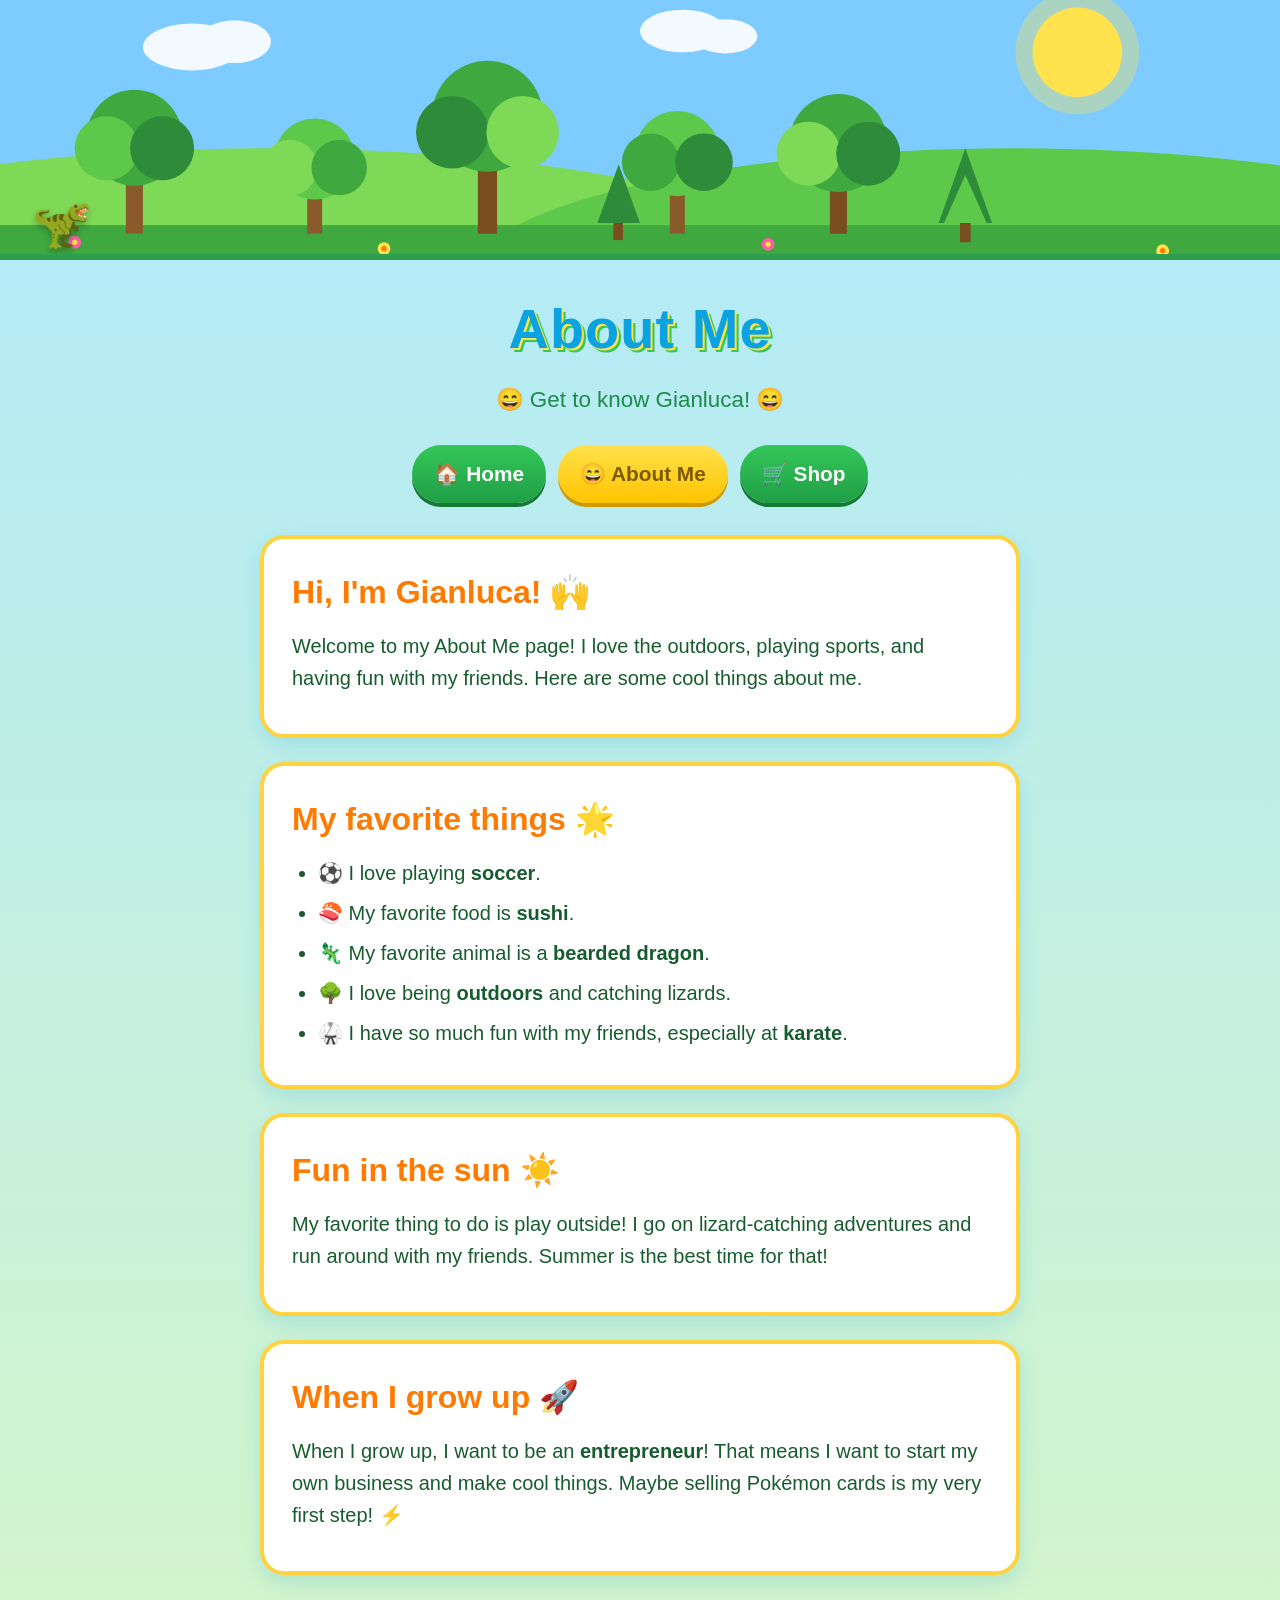
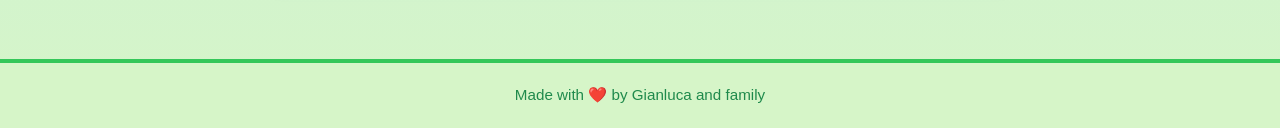
==== about.html @ 33c885a2 "Gianluca's website: home, about, and shop pages Co-Authored-By: Claude Opus 4.8 <noreply@anthropic.c" ====
<!DOCTYPE html>
<html lang="en">
<head>
  <meta charset="UTF-8" />
  <meta name="viewport" content="width=device-width, initial-scale=1.0" />
  <title>Gianluca's Website — About Me</title>
  <link rel="stylesheet" href="styles.css" />
</head>
<body>

  <!-- ===== Big summer forest at the top ===== -->
  <div class="forest">
    <svg viewBox="0 0 1200 260" preserveAspectRatio="xMidYMid slice" xmlns="http://www.w3.org/2000/svg">
      <rect width="1200" height="260" fill="#7ecbff" />
      <circle cx="1010" cy="60" r="42" fill="#ffe14d" />
      <circle cx="1010" cy="60" r="58" fill="#ffe14d" opacity="0.35" />
      <g fill="#ffffff" opacity="0.9">
        <ellipse cx="180" cy="55" rx="46" ry="22" />
        <ellipse cx="220" cy="50" rx="34" ry="20" />
        <ellipse cx="640" cy="40" rx="40" ry="20" />
        <ellipse cx="680" cy="45" rx="30" ry="16" />
      </g>
      <ellipse cx="250" cy="270" rx="520" ry="120" fill="#7ed957" />
      <ellipse cx="950" cy="280" rx="520" ry="130" fill="#5ec84a" />
      <rect y="222" width="1200" height="40" fill="#3fa93f" />
      <rect x="118" y="150" width="16" height="80" fill="#8a5a2a" />
      <circle cx="126" cy="140" r="45" fill="#3fa93f" />
      <circle cx="100" cy="150" r="30" fill="#5ec84a" />
      <circle cx="152" cy="150" r="30" fill="#2e8b3a" />
      <rect x="288" y="170" width="14" height="60" fill="#8a5a2a" />
      <circle cx="295" cy="160" r="38" fill="#5ec84a" />
      <circle cx="272" cy="168" r="26" fill="#7ed957" />
      <circle cx="318" cy="168" r="26" fill="#3fa93f" />
      <rect x="448" y="130" width="18" height="100" fill="#7a4d1f" />
      <circle cx="457" cy="120" r="52" fill="#3fa93f" />
      <circle cx="424" cy="135" r="34" fill="#2e8b3a" />
      <circle cx="490" cy="135" r="34" fill="#7ed957" />
      <rect x="628" y="165" width="14" height="65" fill="#8a5a2a" />
      <circle cx="635" cy="155" r="40" fill="#5ec84a" />
      <circle cx="610" cy="163" r="27" fill="#3fa93f" />
      <circle cx="660" cy="163" r="27" fill="#2e8b3a" />
      <rect x="778" y="155" width="16" height="75" fill="#7a4d1f" />
      <circle cx="786" cy="145" r="46" fill="#3fa93f" />
      <circle cx="758" cy="155" r="30" fill="#7ed957" />
      <circle cx="814" cy="155" r="30" fill="#2e8b3a" />
      <polygon points="880,220 905,150 930,220" fill="#2e8b3a" />
      <polygon points="885,220 905,175 925,220" fill="#5ec84a" />
      <rect x="900" y="220" width="10" height="18" fill="#7a4d1f" />
      <polygon points="560,220 580,165 600,220" fill="#2e8b3a" />
      <rect x="575" y="220" width="9" height="16" fill="#7a4d1f" />
      <g>
        <circle cx="70" cy="238" r="6" fill="#ff5da2" /><circle cx="70" cy="238" r="2.5" fill="#ffe14d" />
        <circle cx="360" cy="244" r="6" fill="#ffe14d" /><circle cx="360" cy="244" r="2.5" fill="#ff7a00" />
        <circle cx="720" cy="240" r="6" fill="#ff5da2" /><circle cx="720" cy="240" r="2.5" fill="#ffe14d" />
        <circle cx="1090" cy="246" r="6" fill="#ffe14d" /><circle cx="1090" cy="246" r="2.5" fill="#ff7a00" />
      </g>
    </svg>
  </div>

  <h1 class="site-title">About Me</h1>
  <p class="tagline">😄 Get to know Gianluca! 😄</p>

  <!-- ===== Navigation ===== -->
  <nav>
    <a href="index.html">🏠 Home</a>
    <a href="about.html" class="current">😄 About Me</a>
    <a href="forsale.html">🛒 Shop</a>
  </nav>

  <!-- ===== Main content ===== -->
  <main>
    <div class="card">
      <h2>Hi, I'm Gianluca! 🙌</h2>
      <p>Welcome to my About Me page! I love the outdoors, playing sports, and having fun with my friends. Here are some cool things about me.</p>
    </div>

    <div class="card">
      <h2>My favorite things 🌟</h2>
      <ul>
        <li>⚽ I love playing <strong>soccer</strong>.</li>
        <li>🍣 My favorite food is <strong>sushi</strong>.</li>
        <li>🦎 My favorite animal is a <strong>bearded dragon</strong>.</li>
        <li>🌳 I love being <strong>outdoors</strong> and catching lizards.</li>
        <li>🥋 I have so much fun with my friends, especially at <strong>karate</strong>.</li>
      </ul>
    </div>

    <div class="card">
      <h2>Fun in the sun ☀️</h2>
      <p>My favorite thing to do is play outside! I go on lizard-catching adventures and run around with my friends. Summer is the best time for that!</p>
    </div>

    <div class="card">
      <h2>When I grow up 🚀</h2>
      <p>When I grow up, I want to be an <strong>entrepreneur</strong>! That means I want to start my own business and make cool things. Maybe selling Pokémon cards is my very first step! ⚡</p>
    </div>
  </main>

  <footer>
    Made with ❤️ by Gianluca and family
  </footer>

  <script src="script.js"></script>
</body>
</html>
---- styles.css ----
/* ===== Gianluca's Website ===== */
/* A fun, colorful family site — SUMMER edition ☀️ */
/* Summer colors: sky blue, sunshine yellow, grass green & watermelon pink */

* {
  margin: 0;
  padding: 0;
  box-sizing: border-box;
}

body {
  font-family: "Comic Sans MS", "Chalkboard SE", "Segoe UI", sans-serif;
  background: linear-gradient(180deg, #aee9ff 0%, #d6f5c8 100%);
  color: #175c2e;
  min-height: 100vh;
  line-height: 1.6;
}

/* ===== Forest banner at the top ===== */
.forest {
  position: relative;
  width: 100%;
  height: 260px;
  overflow: hidden;
  display: block;
  border-bottom: 6px solid #2e9e4f;
}

.forest svg {
  width: 100%;
  height: 100%;
  display: block;
}

/* Dinosaur that chases the cursor across the forest */
.dino {
  position: absolute;
  bottom: 6px;
  left: 0;
  font-size: 3rem;
  line-height: 1;
  pointer-events: none;
  will-change: transform;
  z-index: 5;
  filter: drop-shadow(0 4px 3px rgba(0, 0, 0, 0.25));
}

/* ===== Header & Title ===== */
.site-title {
  text-align: center;
  padding: 24px 16px 8px;
  font-size: clamp(2rem, 6vw, 3.5rem);
  color: #0aa2e0;
  text-shadow: 2px 2px 0 #ffe14d, 4px 4px 0 #34c759;
  letter-spacing: 1px;
}

.tagline {
  text-align: center;
  font-size: clamp(1rem, 3vw, 1.4rem);
  color: #1f8a4c;
  margin-bottom: 16px;
}

/* ===== Navigation ===== */
nav {
  display: flex;
  justify-content: center;
  gap: 12px;
  flex-wrap: wrap;
  padding: 12px;
  margin-bottom: 20px;
}

nav a {
  text-decoration: none;
  font-size: clamp(1rem, 3vw, 1.3rem);
  font-weight: bold;
  color: #fff;
  background: linear-gradient(180deg, #34c759, #1f9e46);
  padding: 12px 22px;
  border-radius: 999px;
  box-shadow: 0 4px 0 #157a34;
  transition: transform 0.1s ease, box-shadow 0.1s ease;
}

nav a:hover {
  transform: translateY(-2px);
  box-shadow: 0 6px 0 #157a34;
}

nav a:active {
  transform: translateY(2px);
  box-shadow: 0 2px 0 #157a34;
}

nav a.current {
  background: linear-gradient(180deg, #ffe14d, #ffc400);
  color: #7a5b00;
  box-shadow: 0 4px 0 #d19a00;
}

/* ===== Main content ===== */
main {
  max-width: 800px;
  margin: 0 auto;
  padding: 0 20px 60px;
}

.card {
  background: #ffffff;
  border: 4px solid #ffd23f;
  border-radius: 24px;
  padding: 28px;
  margin-bottom: 24px;
  box-shadow: 0 8px 20px rgba(10, 162, 224, 0.18);
}

.greeting {
  text-align: center;
  font-size: clamp(1.8rem, 6vw, 3rem);
  color: #0aa2e0;
  margin-bottom: 8px;
}

.greeting-emoji {
  font-size: clamp(2.5rem, 10vw, 4.5rem);
  text-align: center;
  margin-bottom: 10px;
}

h2 {
  color: #ff7a00;
  font-size: clamp(1.4rem, 4vw, 2rem);
  margin-bottom: 12px;
}

p {
  font-size: clamp(1rem, 3vw, 1.25rem);
  margin-bottom: 12px;
}

ul {
  padding-left: 26px;
  font-size: clamp(1rem, 3vw, 1.25rem);
}

li {
  margin-bottom: 8px;
}

/* ===== Fun fact highlight ===== */
.fun-fact-box {
  background: linear-gradient(180deg, #fff6c9, #ffe98a);
  border: 3px dashed #ffb300;
  border-radius: 18px;
  padding: 18px 22px;
  text-align: center;
}

#fun-fact {
  font-size: clamp(1.1rem, 3.4vw, 1.5rem);
  color: #a35a00;
  font-weight: bold;
  margin: 0;
}

/* ===== Featured book ===== */
.book-feature {
  display: flex;
  flex-wrap: wrap;
  gap: 24px;
  align-items: center;
  justify-content: center;
}

.book-cover-img {
  flex: 0 0 auto;
  width: 220px;
  max-width: 70vw;
  border-radius: 14px;
  box-shadow: 0 8px 18px rgba(255, 122, 0, 0.35);
  border: 4px solid #fff;
}

.book-info {
  flex: 1 1 280px;
  min-width: 260px;
}

.buy-btn {
  display: inline-block;
  text-decoration: none;
  background: linear-gradient(180deg, #ffb300, #ff8c00);
  color: #fff;
  font-weight: bold;
  font-size: 1.2rem;
  padding: 14px 26px;
  border-radius: 999px;
  box-shadow: 0 4px 0 #cc6f00;
  margin-top: 12px;
  transition: transform 0.1s ease, box-shadow 0.1s ease;
}

.buy-btn:hover {
  transform: translateY(-2px);
  box-shadow: 0 6px 0 #cc6f00;
}

.buy-btn:active {
  transform: translateY(2px);
  box-shadow: 0 2px 0 #cc6f00;
}

/* ===== For Sale items (Pokémon) ===== */
.items {
  display: grid;
  grid-template-columns: repeat(auto-fit, minmax(230px, 1fr));
  gap: 20px;
}

.item {
  background: linear-gradient(180deg, #eaf7ff, #c9ecff);
  border: 3px solid #ffcb05; /* Pokémon yellow */
  border-radius: 20px;
  padding: 16px;
  text-align: center;
  box-shadow: 0 4px 12px rgba(59, 76, 202, 0.2);
}

.item img {
  width: 100%;
  max-width: 200px;
  border-radius: 12px;
  box-shadow: 0 4px 10px rgba(0, 0, 0, 0.2);
}

.item .emoji {
  font-size: 3.5rem;
}

.item h3 {
  color: #3b4cca; /* Pokémon blue */
  margin: 10px 0 4px;
  font-size: 1.3rem;
}

.type-label {
  display: inline-block;
  font-size: 0.95rem;
  font-weight: bold;
  color: #175c2e;
  background: #d6f5c8;
  padding: 3px 12px;
  border-radius: 999px;
  margin-bottom: 6px;
}

.card-value {
  font-size: 0.9rem;
  color: #5b6b7b;
  margin-bottom: 6px;
}

.price {
  display: inline-block;
  background: #ffcb05;
  color: #3b4cca;
  font-weight: bold;
  padding: 6px 16px;
  border-radius: 999px;
  margin-top: 6px;
  font-size: 1.2rem;
}

/* ===== Click-to-enlarge (lightbox) ===== */
.zoomable {
  cursor: zoom-in;
  transition: transform 0.1s ease;
}

.zoomable:hover {
  transform: scale(1.03);
}

.lightbox {
  display: none;
  position: fixed;
  inset: 0;
  z-index: 1000;
  background: rgba(0, 0, 0, 0.85);
  cursor: zoom-out;
  padding: 20px;
  text-align: center;
}

.lightbox.open {
  display: flex;
  align-items: center;
  justify-content: center;
}

.lightbox img {
  max-width: 95vw;
  max-height: 92vh;
  border-radius: 12px;
  box-shadow: 0 10px 40px rgba(0, 0, 0, 0.6);
  border: 4px solid #fff;
}

.lightbox .close-hint {
  position: absolute;
  top: 18px;
  right: 26px;
  color: #fff;
  font-size: 2.4rem;
  font-weight: bold;
  line-height: 1;
}

/* ===== Footer ===== */
footer {
  text-align: center;
  padding: 20px;
  color: #1f8a4c;
  font-size: 0.95rem;
  background: #d6f5c8;
  border-top: 4px solid #34c759;
}
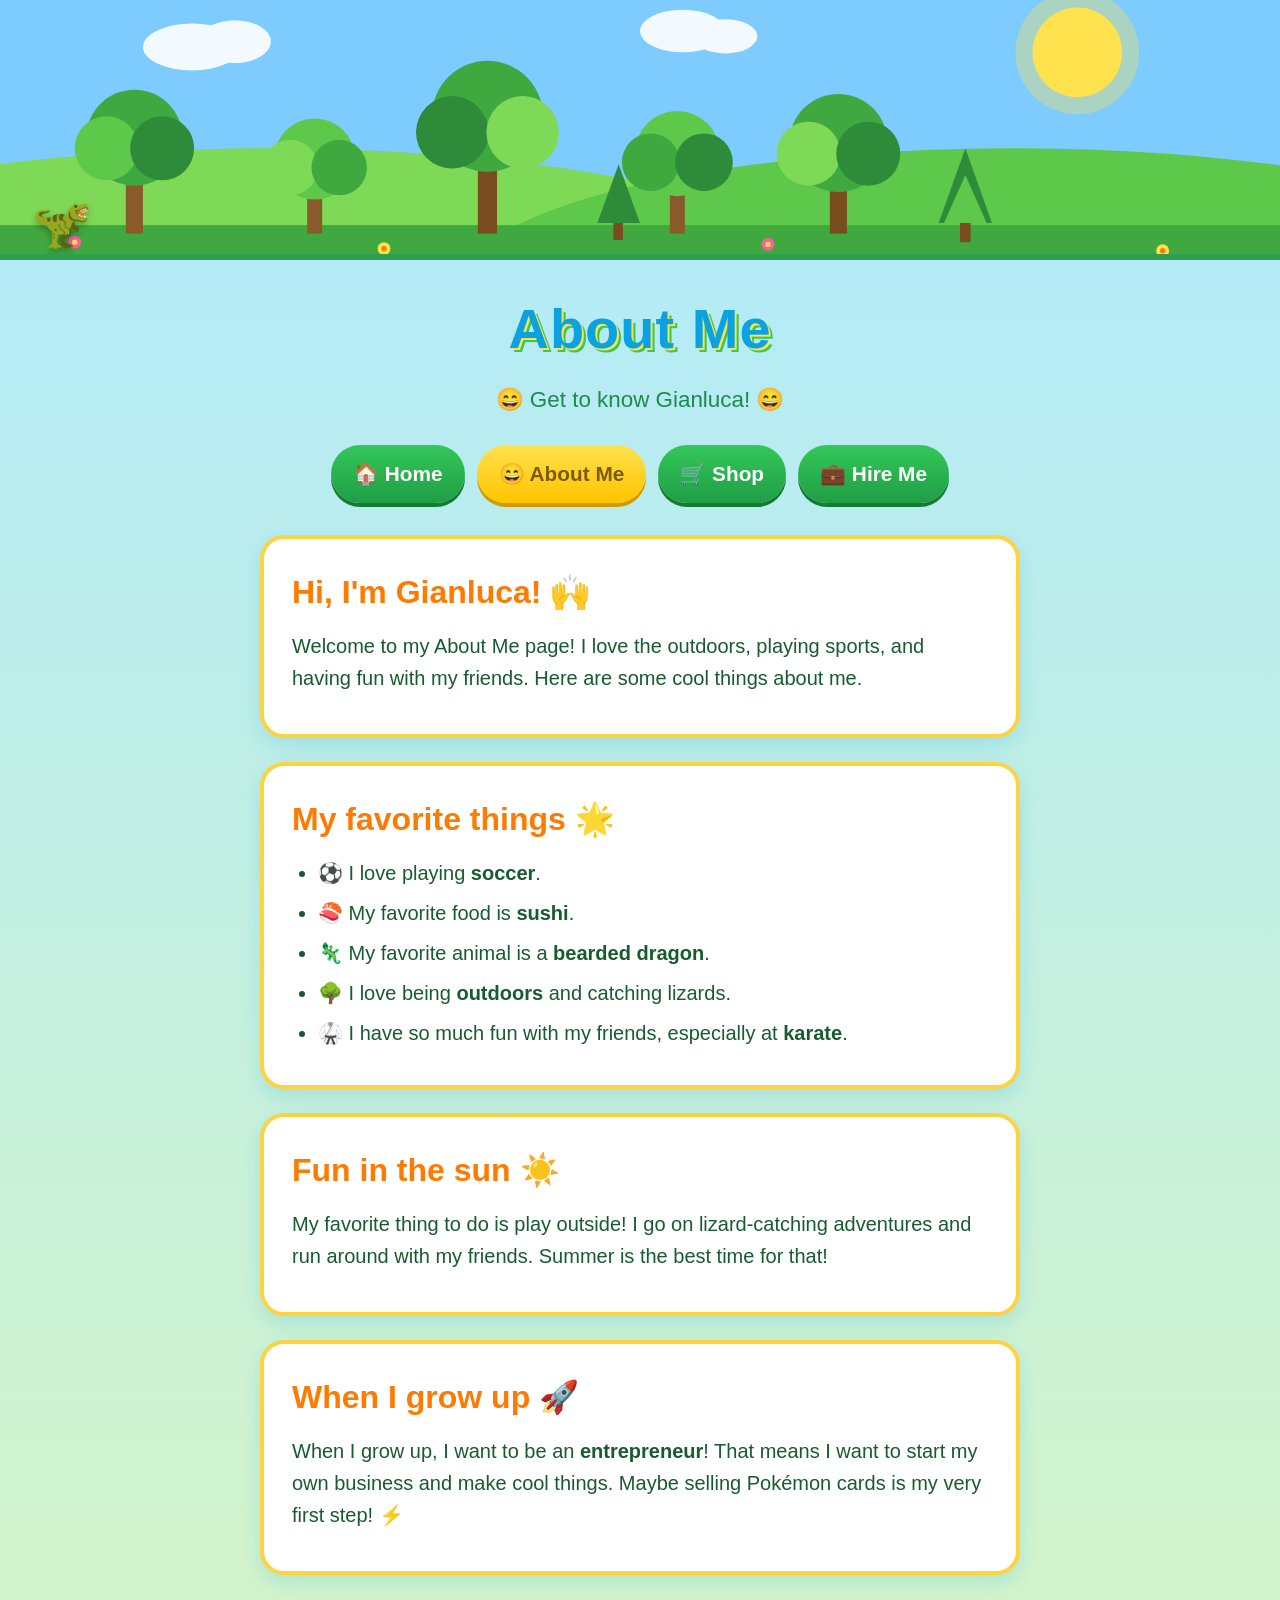
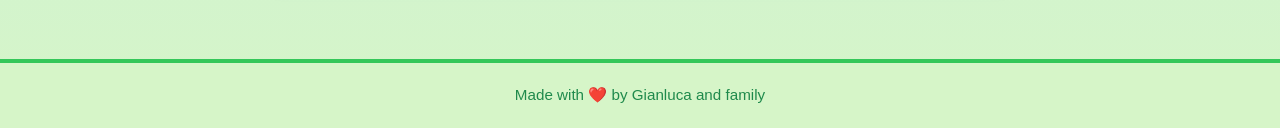
==== commit 5bcb00f7: "Add Hire Me page" ====
--- a/about.html
+++ b/about.html
@@ -4,7 +4,7 @@
   <meta charset="UTF-8" />
   <meta name="viewport" content="width=device-width, initial-scale=1.0" />
   <title>Gianluca's Website — About Me</title>
-  <link rel="stylesheet" href="styles.css" />
+  <link rel="stylesheet" href="styles.css?v=3" />
 </head>
 <body>
 
@@ -65,6 +65,7 @@
     <a href="index.html">🏠 Home</a>
     <a href="about.html" class="current">😄 About Me</a>
     <a href="forsale.html">🛒 Shop</a>
+    <a href="hire.html">💼 Hire Me</a>
   </nav>
 
   <!-- ===== Main content ===== -->
@@ -100,6 +101,6 @@
     Made with ❤️ by Gianluca and family
   </footer>
 
-  <script src="script.js"></script>
+  <script src="script.js?v=3"></script>
 </body>
 </html>
--- a/styles.css
+++ b/styles.css
@@ -267,7 +267,67 @@
   background: #ffcb05;
   color: #3b4cca;
   font-weight: bold;
-  padding: 6px 16px;
+  padding: 8px 20px;
+  border: none;
+  border-radius: 999px;
+  margin-top: 6px;
+  font-size: 1.2rem;
+  font-family: inherit;
+  cursor: pointer;
+  box-shadow: 0 3px 0 #d1a600;
+  transition: transform 0.1s ease, box-shadow 0.1s ease;
+}
+
+.price:hover {
+  transform: translateY(-2px);
+  box-shadow: 0 5px 0 #d1a600;
+}
+
+.price:active {
+  transform: translateY(2px);
+  box-shadow: 0 1px 0 #d1a600;
+}
+
+.buy-hint {
+  font-size: 0.8rem;
+  color: #3b4cca;
+  margin-top: 6px;
+}
+
+/* ===== Sold card ===== */
+.img-wrap {
+  position: relative;
+  display: inline-block;
+}
+
+.sold-badge {
+  position: absolute;
+  top: 12px;
+  left: 50%;
+  transform: translateX(-50%) rotate(-8deg);
+  background: #e63900;
+  color: #fff;
+  font-weight: bold;
+  font-size: 1.4rem;
+  letter-spacing: 2px;
+  padding: 6px 20px;
+  border-radius: 8px;
+  border: 3px solid #fff;
+  box-shadow: 0 3px 10px rgba(0, 0, 0, 0.35);
+  pointer-events: none;
+}
+
+.item.sold img {
+  opacity: 0.65;
+  filter: grayscale(35%);
+}
+
+.sold-tag {
+  display: inline-block;
+  background: #9aa4ae;
+  color: #fff;
+  font-weight: bold;
+  padding: 8px 20px;
   border-radius: 999px;
   margin-top: 6px;
   font-size: 1.2rem;
@@ -318,6 +378,56 @@
   line-height: 1;
 }
 
+/* ===== "How to buy" pop-up ===== */
+.popup {
+  display: none;
+  position: fixed;
+  inset: 0;
+  z-index: 1000;
+  background: rgba(0, 0, 0, 0.6);
+  padding: 20px;
+}
+
+.popup.open {
+  display: flex;
+  align-items: center;
+  justify-content: center;
+}
+
+.popup-box {
+  position: relative;
+  background: #ffffff;
+  border: 5px solid #ffcb05;
+  border-radius: 24px;
+  padding: 28px 26px;
+  max-width: 480px;
+  width: 100%;
+  box-shadow: 0 14px 40px rgba(0, 0, 0, 0.35);
+  animation: popIn 0.18s ease-out;
+}
+
+@keyframes popIn {
+  from { transform: scale(0.85); opacity: 0; }
+  to   { transform: scale(1); opacity: 1; }
+}
+
+.popup-box h2 {
+  margin-bottom: 14px;
+}
+
+.popup-close {
+  position: absolute;
+  top: 10px;
+  right: 16px;
+  background: none;
+  border: none;
+  color: #cc4400;
+  font-size: 2rem;
+  font-weight: bold;
+  line-height: 1;
+  cursor: pointer;
+}
+
 /* ===== Footer ===== */
 footer {
   text-align: center;
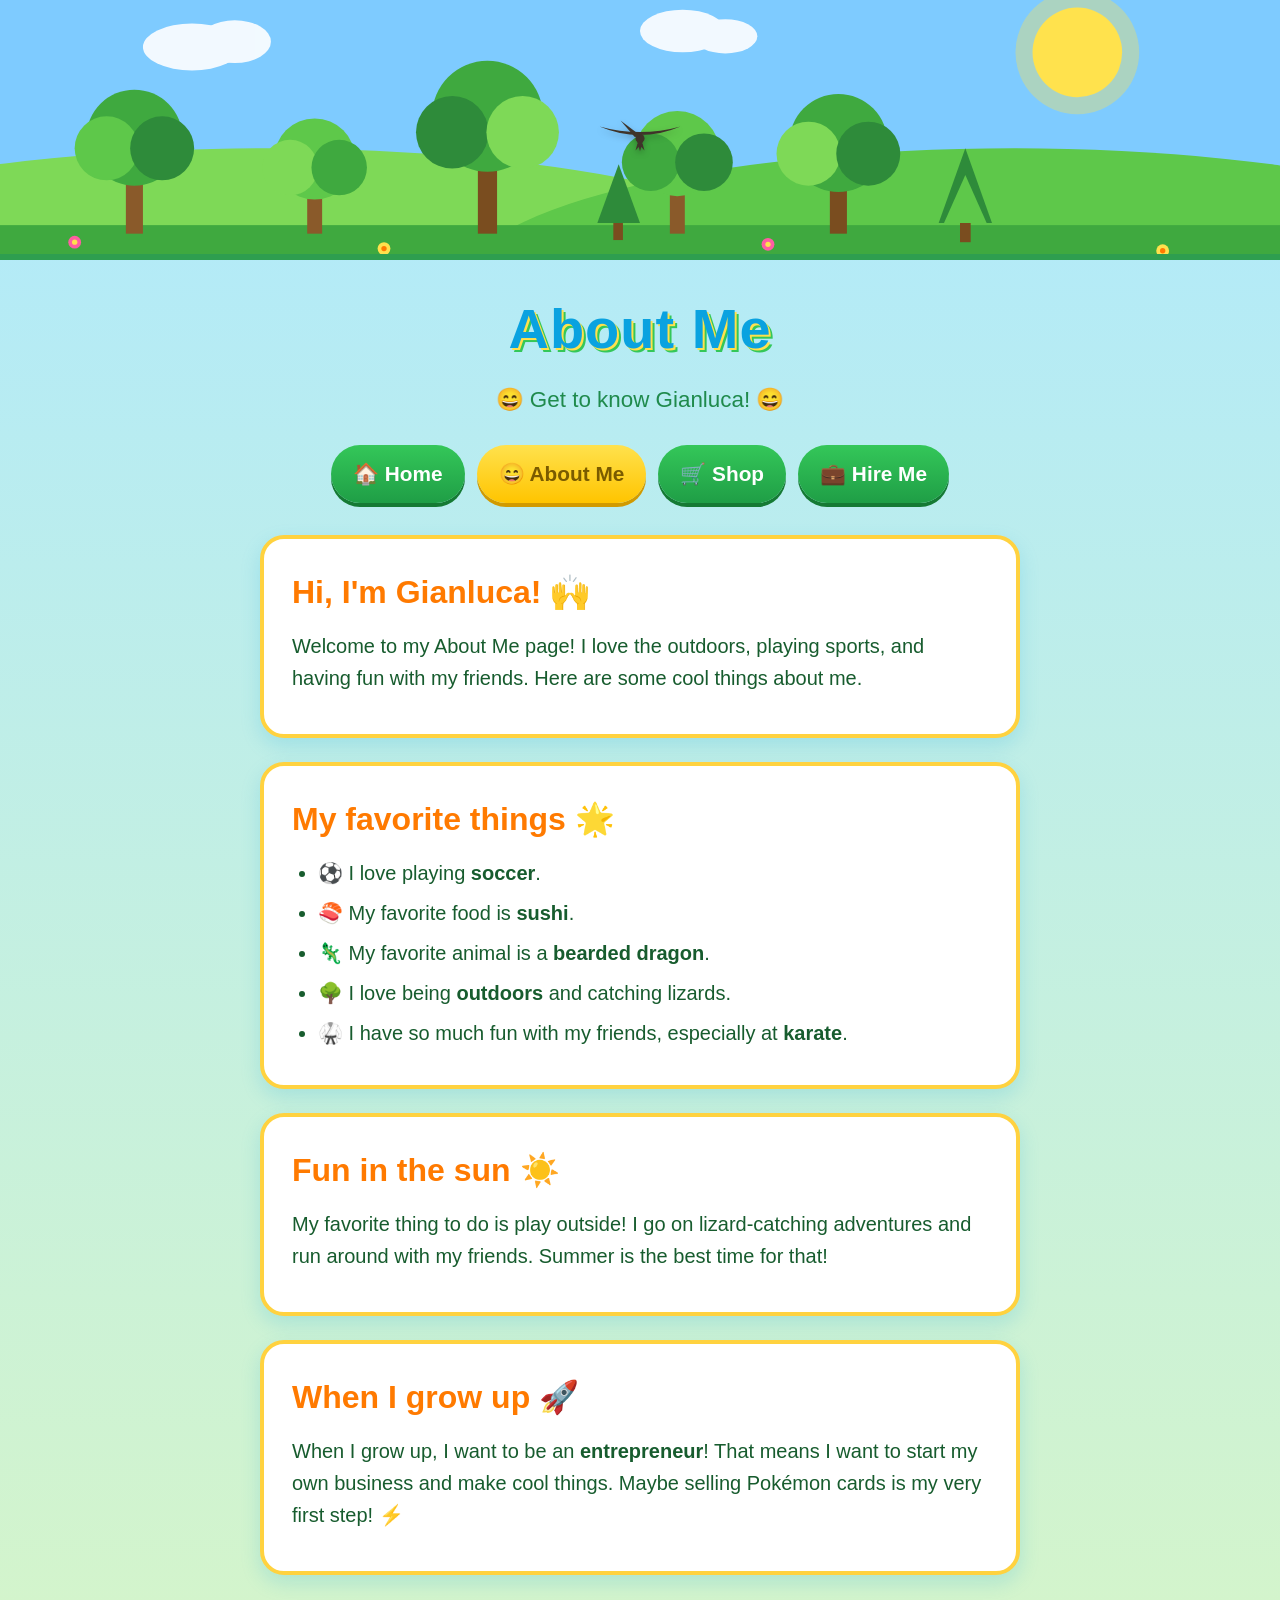
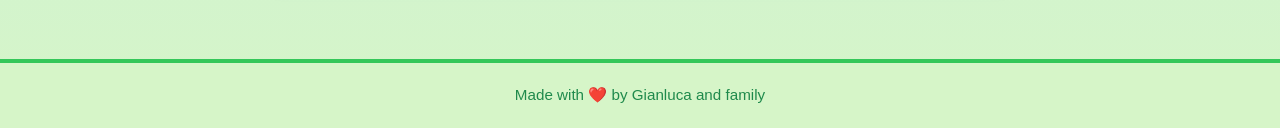
==== commit 463fa797: "Replace dino with a realistic pterodactyl that flies in all directions" ====
--- a/about.html
+++ b/about.html
@@ -4,7 +4,7 @@
   <meta charset="UTF-8" />
   <meta name="viewport" content="width=device-width, initial-scale=1.0" />
   <title>Gianluca's Website — About Me</title>
-  <link rel="stylesheet" href="styles.css?v=3" />
+  <link rel="stylesheet" href="styles.css?v=7" />
 </head>
 <body>
 
@@ -101,6 +101,6 @@
     Made with ❤️ by Gianluca and family
   </footer>
 
-  <script src="script.js?v=3"></script>
+  <script src="script.js?v=7"></script>
 </body>
 </html>
--- a/styles.css
+++ b/styles.css
@@ -32,17 +32,20 @@
   display: block;
 }
 
-/* Dinosaur that chases the cursor across the forest */
+/* Pterodactyl that follows the cursor around the forest */
 .dino {
   position: absolute;
-  bottom: 6px;
+  top: 0;
   left: 0;
-  font-size: 3rem;
-  line-height: 1;
+  line-height: 0;
   pointer-events: none;
   will-change: transform;
   z-index: 5;
-  filter: drop-shadow(0 4px 3px rgba(0, 0, 0, 0.25));
+  filter: drop-shadow(0 3px 3px rgba(0, 0, 0, 0.25));
+}
+
+.dino svg {
+  display: block;
 }
 
 /* ===== Header & Title ===== */
@@ -210,6 +213,46 @@
 .buy-btn:active {
   transform: translateY(2px);
   box-shadow: 0 2px 0 #cc6f00;
+}
+
+/* ===== Big "Hire Me" button ===== */
+.hire-btn {
+  display: inline-block;
+  border: none;
+  cursor: pointer;
+  font-family: inherit;
+  background: linear-gradient(180deg, #ffb300, #ff8c00);
+  color: #fff;
+  font-weight: bold;
+  font-size: 1.5rem;
+  padding: 16px 42px;
+  border-radius: 999px;
+  box-shadow: 0 5px 0 #cc6f00;
+  margin-top: 12px;
+  transition: transform 0.1s ease, box-shadow 0.1s ease;
+}
+
+.hire-btn:hover {
+  transform: translateY(-2px);
+  box-shadow: 0 7px 0 #cc6f00;
+}
+
+.hire-btn:active {
+  transform: translateY(3px);
+  box-shadow: 0 2px 0 #cc6f00;
+}
+
+.hire-price {
+  text-align: center;
+  font-size: 1.3rem;
+  font-weight: bold;
+  color: #1f8a4c;
+  margin-top: 6px;
+}
+
+.hire-price strong {
+  color: #e65c00;
+  font-size: 1.5rem;
 }
 
 /* ===== For Sale items (Pokémon) ===== */
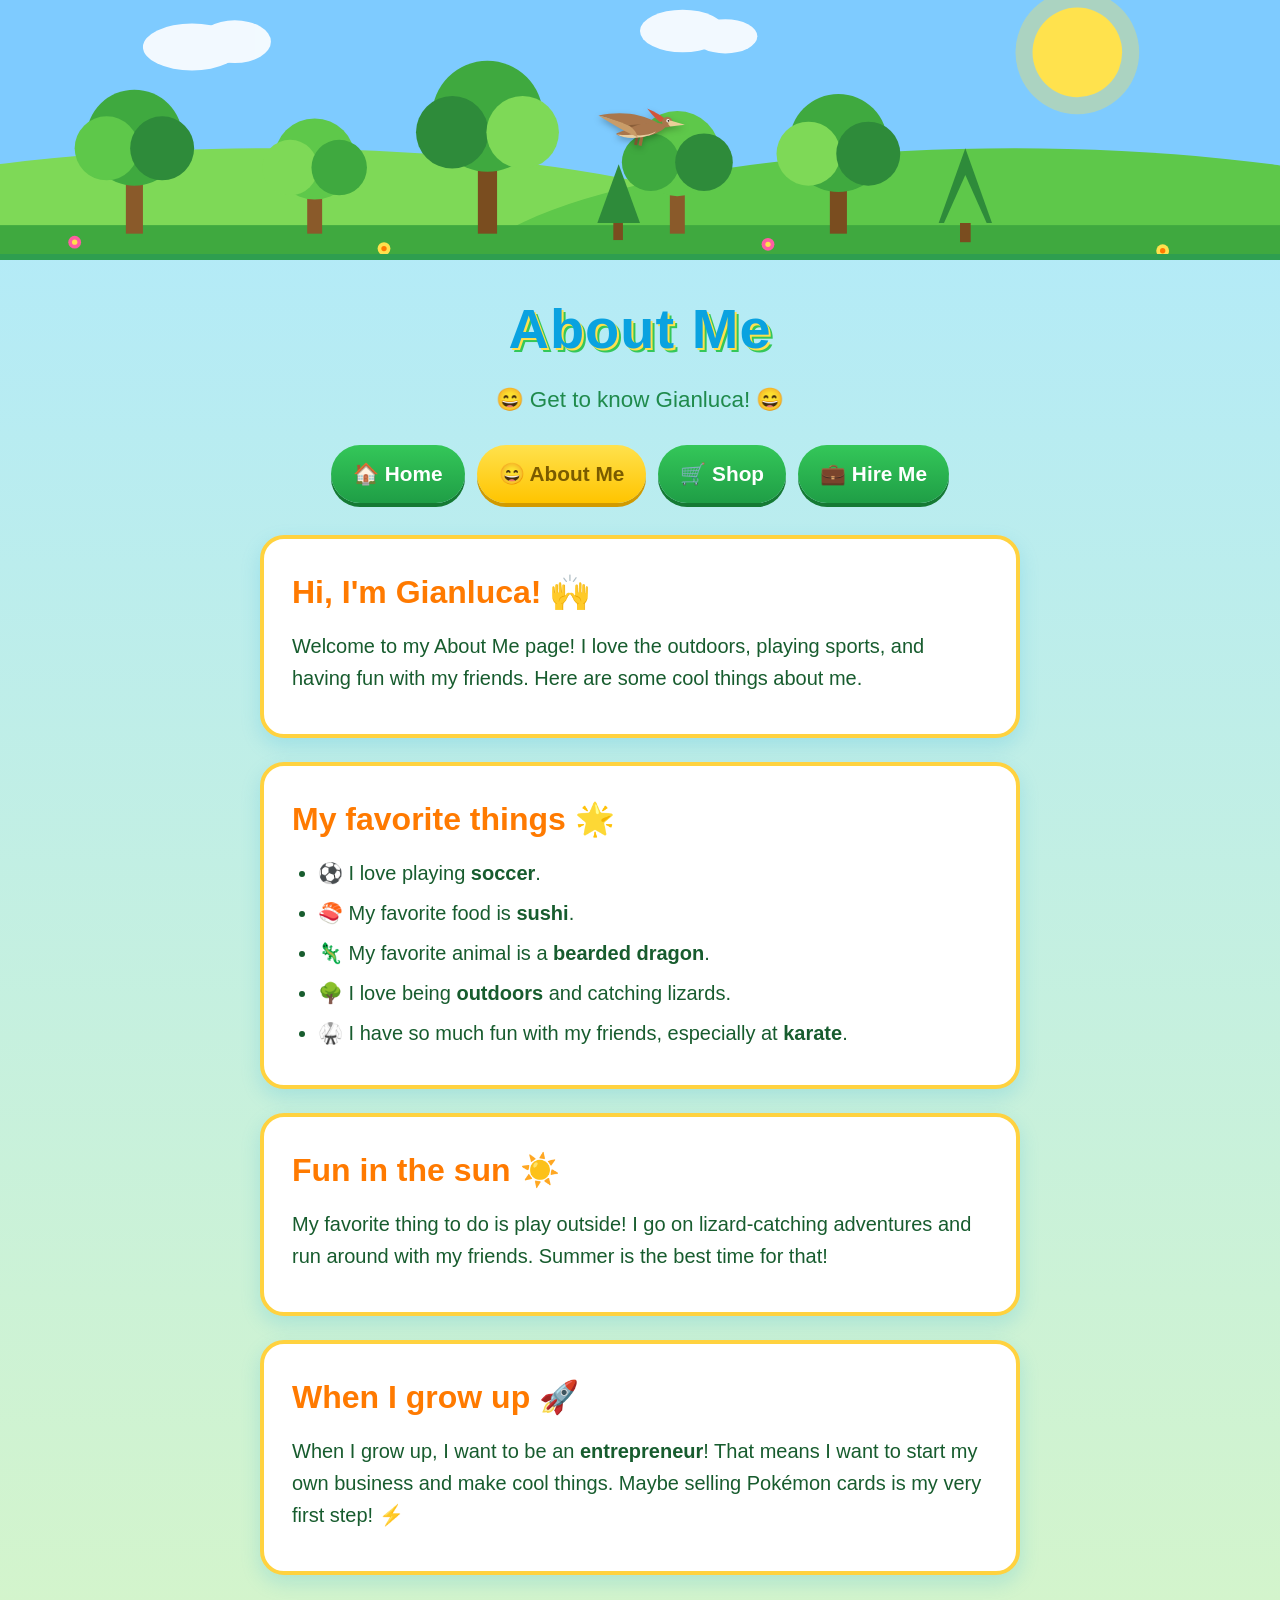
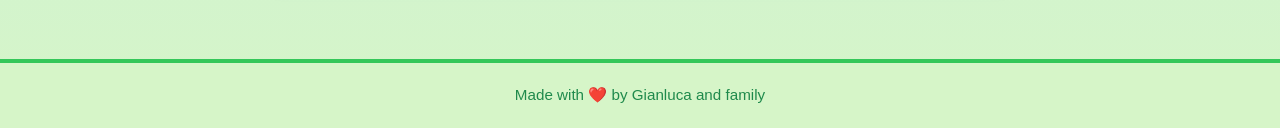
==== commit a842a970: "Make the pterodactyl a detailed colored SVG illustration" ====
--- a/about.html
+++ b/about.html
@@ -4,7 +4,7 @@
   <meta charset="UTF-8" />
   <meta name="viewport" content="width=device-width, initial-scale=1.0" />
   <title>Gianluca's Website — About Me</title>
-  <link rel="stylesheet" href="styles.css?v=7" />
+  <link rel="stylesheet" href="styles.css?v=8" />
 </head>
 <body>
 
@@ -101,6 +101,6 @@
     Made with ❤️ by Gianluca and family
   </footer>
 
-  <script src="script.js?v=7"></script>
+  <script src="script.js?v=8"></script>
 </body>
 </html>
